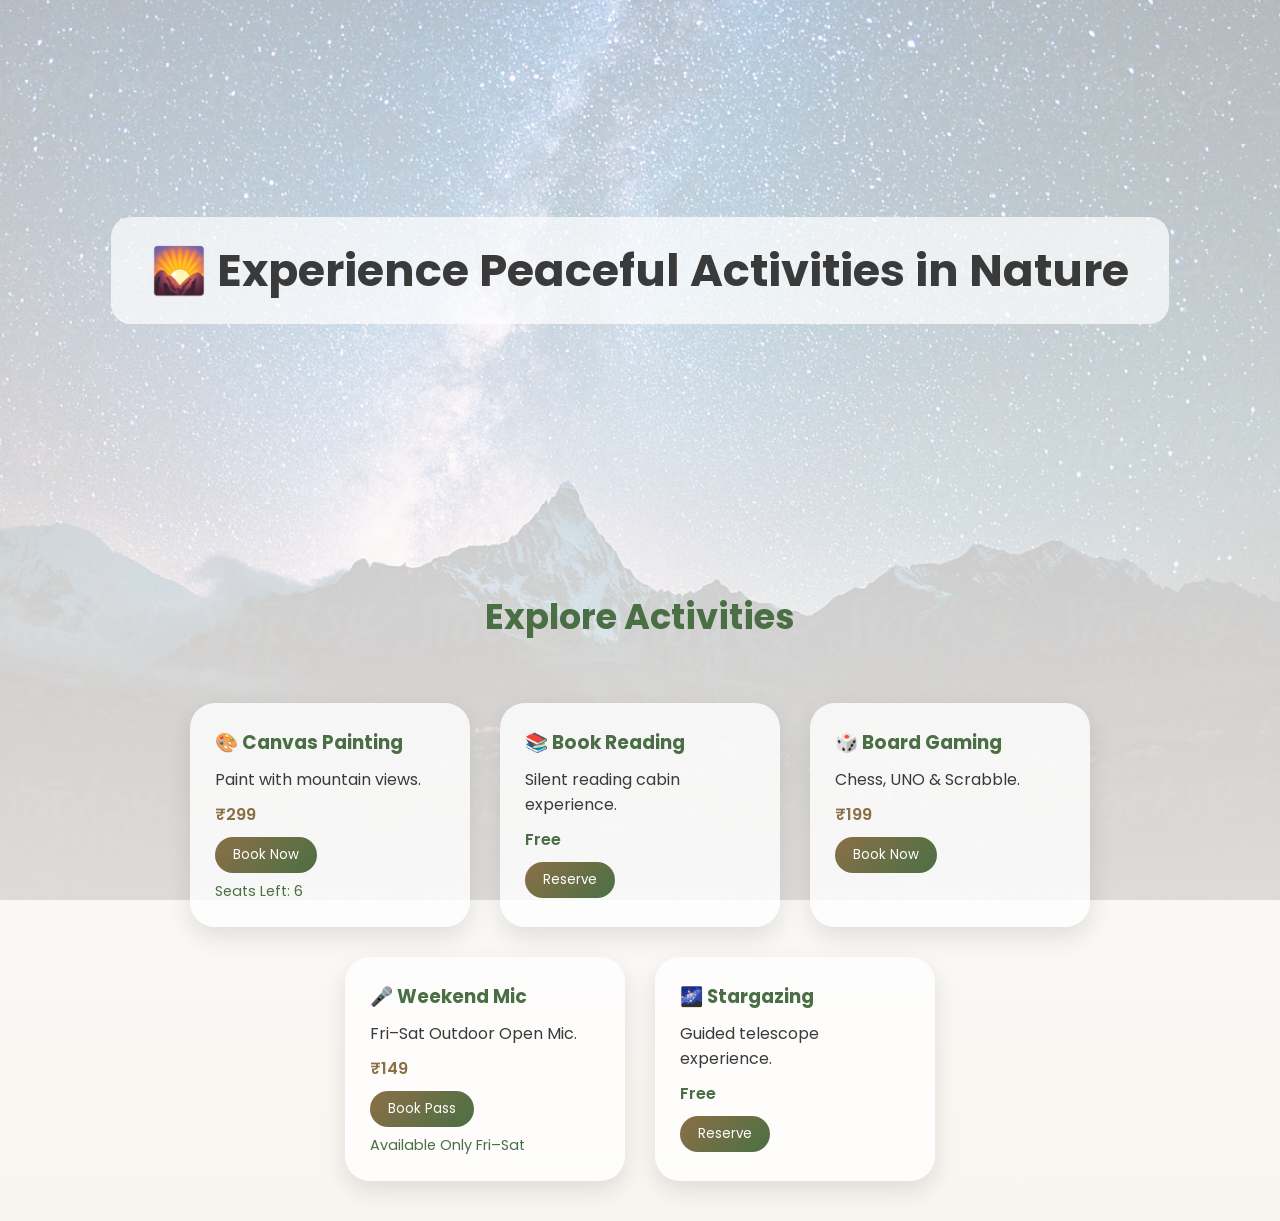
==== activities.html @ 1f2a3824 "Initial commit - Kahani & Coffee Project" ====
<!DOCTYPE html>
<html lang="en">
<head>
<meta charset="UTF-8">
<meta name="viewport" content="width=device-width, initial-scale=1.0">
<title>Mountain Café Activities</title>

<link href="https://fonts.googleapis.com/css2?family=Poppins:wght@300;400;600&display=swap" rel="stylesheet">

<style>

/* ===== GLOBAL ===== */
*{
  margin:0;
  padding:0;
  box-sizing:border-box;
  font-family:'Poppins',sans-serif;
}

body{
  margin:0;
  font-family:'Poppins',sans-serif;
  background: linear-gradient(
      rgba(255,255,255,0.7),
      rgba(248,245,240,0.95)
    ),
    url("images/1172402.jpg") center/cover no-repeat fixed;
  color:#3a3a3a;
}

/* ===== HERO ===== */
.hero{
  height:60vh;
  background:linear-gradient(rgba(0,0,0,0.2),rgba(0,0,0,0.2)),
  img src="images/1172402.jpg" no-repeat center/cover;
  display:flex;
  align-items:center;
  justify-content:center;
  text-align:center;
}

.hero h1{
  background:rgba(255,255,255,0.7);
  padding:20px 40px;
  border-radius:20px;
  font-size:2.8rem;
  animation:fadeIn 2s ease;
}

/* ===== SECTION ===== */
.section-title{
  text-align:center;
  margin:50px 0 20px;
  font-size:2.2rem;
  color:#4b6f44;
}

/* ===== CARDS ===== */
.activities{
  display:flex;
  flex-wrap:wrap;
  justify-content:center;
  gap:30px;
  padding:40px;
}

.card{
  width:280px;
  background:rgba(255,255,255,0.8);
  padding:25px;
  border-radius:25px;
  box-shadow:0 10px 25px rgba(0,0,0,0.1);
  transition:0.4s ease;
  position:relative;
  overflow:hidden;
}

.card:hover{
  transform:translateY(-12px);
}

.card h3{
  color:#4b6f44;
  margin-bottom:10px;
}

.price{
  margin:10px 0;
  font-weight:600;
  color:#8b6f47;
}

.free{
  color:#4b6f44;
}

.card button{
  padding:8px 18px;
  border:none;
  border-radius:20px;
  background:linear-gradient(135deg,#8b6f47,#4b6f44);
  color:white;
  cursor:pointer;
  transition:0.3s;
}

.card button:hover{
  transform:scale(1.1);
}

/* ===== LIVE INFO ===== */
.live-info{
  margin-top:8px;
  font-size:0.9rem;
  color:#4b6f44;
}

/* ===== MODAL ===== */
.modal{
  display:none;
  position:fixed;
  left:0;
  top:0;
  width:100%;
  height:100%;
  background:rgba(0,0,0,0.4);
  justify-content:center;
  align-items:center;
}

.modal-content{
  background:white;
  padding:30px;
  border-radius:20px;
  text-align:center;
  width:300px;
  animation:popup 0.4s ease;
}

.modal-content h3{
  margin-bottom:15px;
  color:#4b6f44;
}

.modal-content button{
  margin-top:15px;
  padding:6px 15px;
  border:none;
  border-radius:15px;
  background:#4b6f44;
  color:white;
  cursor:pointer;
}

@keyframes popup{
  from{transform:scale(0.5);}
  to{transform:scale(1);}
}

@keyframes fadeIn{
  from{opacity:0;}
  to{opacity:1;}
}

/* ===== RESPONSIVE ===== */
@media(max-width:768px){
  .activities{
    flex-direction:column;
    align-items:center;
  }
}

</style>
</head>

<body>

<!-- HERO -->
<div class="hero">
  <h1>🌄 Experience Peaceful Activities in Nature</h1>
</div>

<h2 class="section-title">Explore Activities</h2>

<!-- ACTIVITIES -->
<div class="activities">

  <!-- Canvas -->
  <div class="card">
    <h3>🎨 Canvas Painting</h3>
    <p>Paint with mountain views.</p>
    <div class="price">₹299</div>
    <button onclick="book('Canvas Painting')">Book Now</button>
    <div class="live-info" id="canvasSeats"></div>
  </div>

  <!-- Book Reading -->
  <div class="card">
    <h3>📚 Book Reading</h3>
    <p>Silent reading cabin experience.</p>
    <div class="price free">Free</div>
    <button onclick="book('Book Reading')">Reserve</button>
  </div>

  <!-- Board Game -->
  <div class="card">
    <h3>🎲 Board Gaming</h3>
    <p>Chess, UNO & Scrabble.</p>
    <div class="price">₹199</div>
    <button onclick="book('Board Gaming')">Book Now</button>
  </div>

  <!-- Weekend Mic -->
  <div class="card">
    <h3>🎤 Weekend Mic</h3>
    <p>Fri–Sat Outdoor Open Mic.</p>
    <div class="price">₹149</div>
    <button onclick="book('Weekend Mic')">Book Pass</button>
    <div class="live-info" id="micStatus"></div>
  </div>

  <!-- Stargazing -->
  <div class="card">
    <h3>🌌 Stargazing</h3>
    <p>Guided telescope experience.</p>
    <div class="price free">Free</div>
    <button onclick="book('Stargazing')">Reserve</button>
  </div>

</div>

<!-- MODAL -->
<div class="modal" id="modal">
  <div class="modal-content">
    <h3 id="modalTitle"></h3>
    <p>Booking Confirmed 🌿</p>
    <button onclick="closeModal()">Close</button>
  </div>
</div>

<script>

/* ===== LOGIC ===== */

let canvasSeats = 6;

function book(activity){

  if(activity === "Canvas Painting"){
    if(canvasSeats > 0){
      canvasSeats--;
    } else{
      alert("No seats left for Canvas Painting 🎨");
      return;
    }
  }

  if(activity === "Weekend Mic"){
    let day = new Date().getDay();
    if(day !== 5 && day !== 6){
      alert("Open Mic is only available on Friday & Saturday 🎤");
      return;
    }
  }

  document.getElementById("modalTitle").innerText = activity;
  document.getElementById("modal").style.display = "flex";

  updateLiveInfo();
}

function closeModal(){
  document.getElementById("modal").style.display = "none";
}

function updateLiveInfo(){
  document.getElementById("canvasSeats").innerText =
    "Seats Left: " + canvasSeats;

  let day = new Date().getDay();
  if(day === 5 || day === 6){
    document.getElementById("micStatus").innerText =
      "🎤 Weekend Event Active";
  } else{
    document.getElementById("micStatus").innerText =
      "Available Only Fri–Sat";
  }
}

updateLiveInfo();

</script>

</body>
</html>
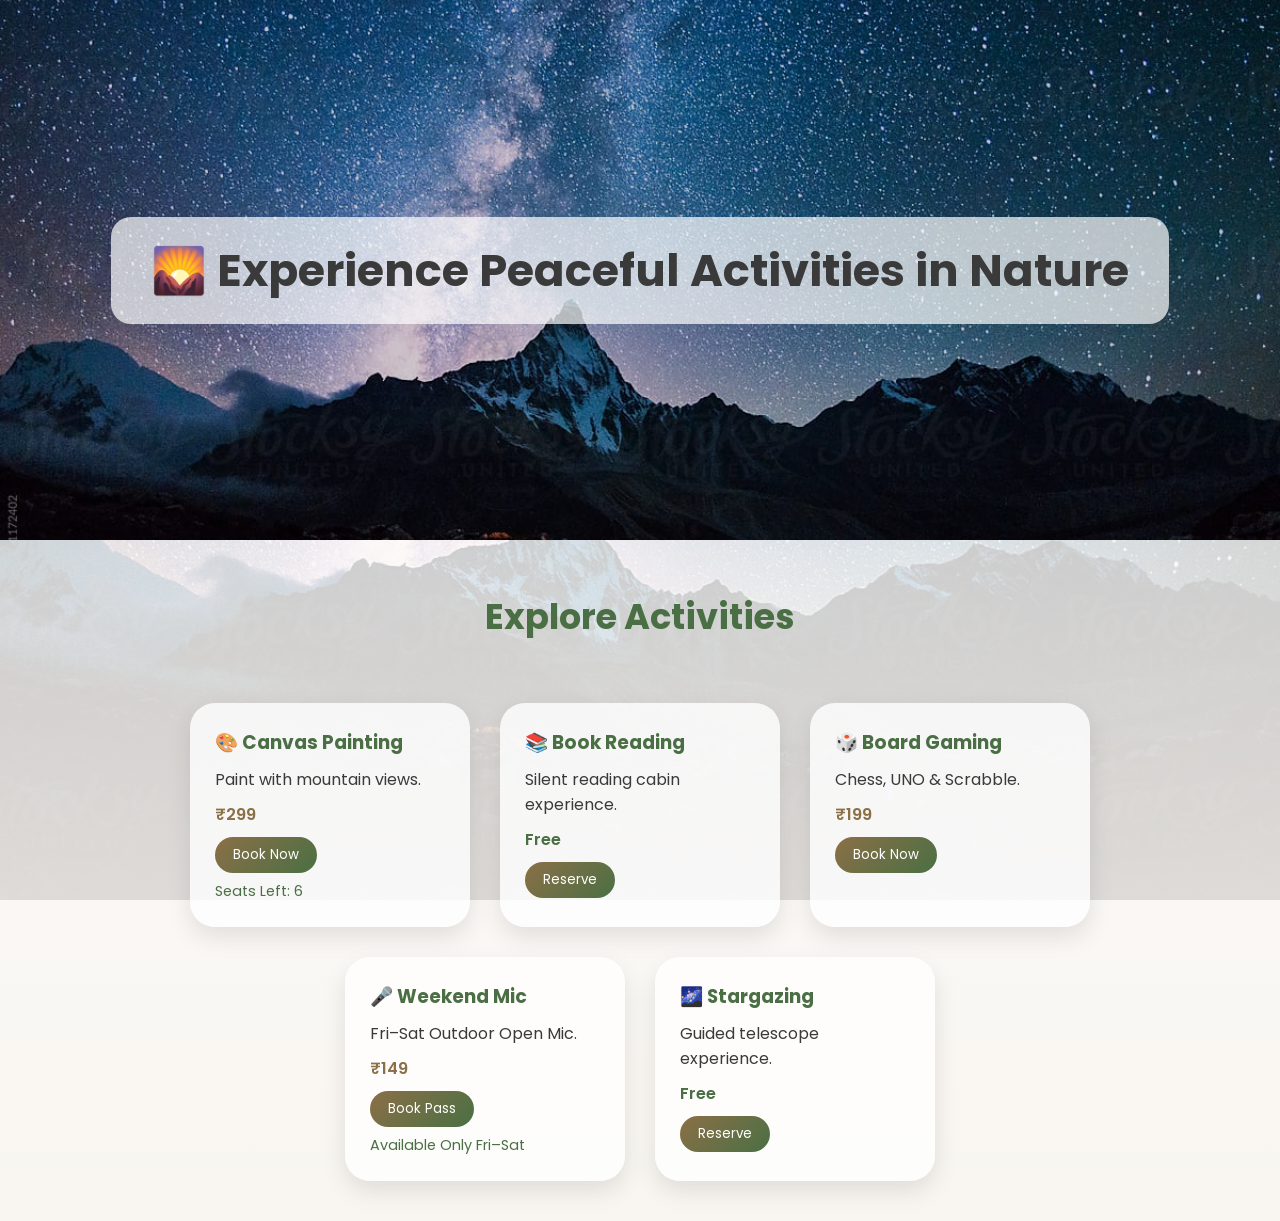
==== commit cda8ff24: "docs: document Phase 1 progress and stabilize cafe project" ====
--- a/activities.html
+++ b/activities.html
@@ -32,7 +32,7 @@
 .hero{
   height:60vh;
   background:linear-gradient(rgba(0,0,0,0.2),rgba(0,0,0,0.2)),
-  img src="images/1172402.jpg" no-repeat center/cover;
+  url("images/1172402.jpg") no-repeat center/cover;
   display:flex;
   align-items:center;
   justify-content:center;
